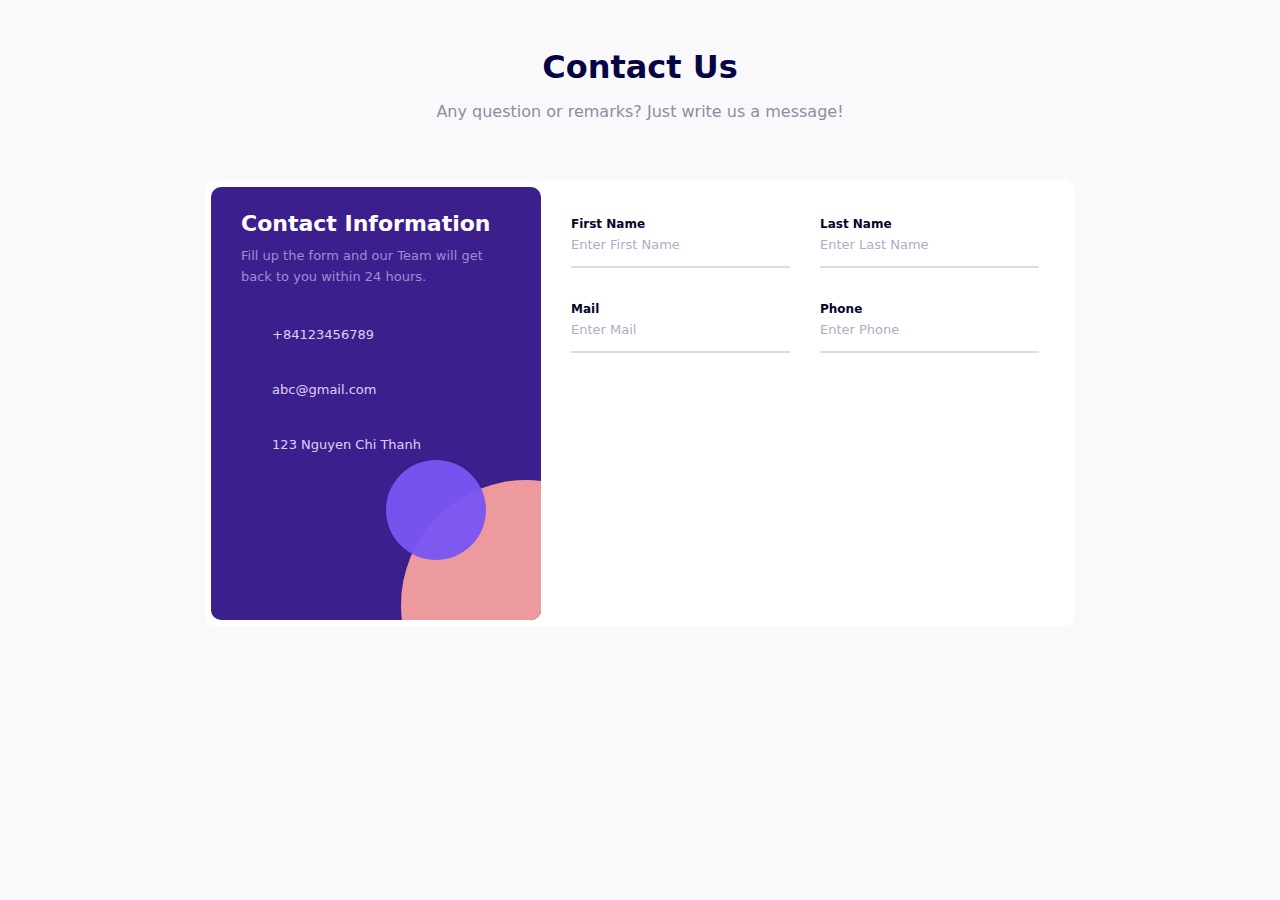
==== summarize-01/index.html @ 37a996fa "summarize #1" ====
<!DOCTYPE html>
<html lang="en">
  <head>
    <meta charset="UTF-8" />
    <meta http-equiv="X-UA-Compatible" content="IE=edge" />
    <meta name="viewport" content="width=device-width, initial-scale=1.0" />
    <title>Demo form</title>
    <!-- Font awesome -->
    <link
      rel="stylesheet"
      href="https://cdnjs.cloudflare.com/ajax/libs/font-awesome/6.3.0/css/all.min.css"
      integrity="sha512-SzlrxWUlpfuzQ+pcUCosxcglQRNAq/DZjVsC0lE40xsADsfeQoEypE+enwcOiGjk/bSuGGKHEyjSoQ1zVisanQ=="
      crossorigin="anonymous"
      referrerpolicy="no-referrer"
    />

    <!-- Styles -->
    <link rel="stylesheet" href="./styles.css" />
  </head>
  <body>
    <main>
      <section class="heading">
        <h1>Contact Us</h1>
        <p>Any question or remarks? Just write us a message!</p>
      </section>

      <div class="container">
        <!-- Contact info -->
        <section class="contact-info">
          <h2>Contact Information</h2>
          <p class="desc">
            Fill up the form and our Team will get back to you within 24 hours.
          </p>

          <div class="info-item">
            <span class="icon">
              <i class="fa-solid fa-phone"></i>
            </span>
            <span class="value">+84123456789</span>
          </div>
          <div class="info-item">
            <span class="icon">
              <i class="fa-solid fa-envelope"></i>
            </span>
            <span class="value">abc@gmail.com</span>
          </div>
          <div class="info-item">
            <span class="icon">
              <i class="fa-solid fa-location-dot"></i>
            </span>
            <span class="value">123 Nguyen Chi Thanh</span>
          </div>

          <div class="socials">
            <a href="#!" class="item">
              <i class="fa-brands fa-facebook-f"></i>
            </a>
            <a href="#!" class="item">
              <i class="fa-brands fa-twitter"></i>
            </a>
            <a href="#!" class="item">
              <i class="fa-brands fa-instagram"></i>
            </a>
            <a href="#!" class="item">
              <i class="fa-brands fa-linkedin-in"></i>
            </a>
          </div>

          <div class="circle"></div>
          <div class="circle large"></div>
        </section>

        <!-- Contact form -->
        <div class="contact-form">
          <form action="" autocomplete="off" class="form-submit">
            <div class="form-group">
              <label for="first-name" class="form-label">First Name</label>
              <input
                type="text"
                class="form-input"
                id="first-name"
                placeholder="Enter First Name"
              />
              <p class="form-error">Vui lòng nhập trường này</p>
            </div>

            <div class="form-group">
              <label for="last-name" class="form-label">Last Name</label>
              <input
                type="text"
                class="form-input"
                id="last-name"
                placeholder="Enter Last Name"
              />
              <p class="form-error">Vui lòng nhập trường này</p>
            </div>

            <div class="form-group">
              <label for="mail" class="form-label">Mail</label>
              <input
                type="email"
                class="form-input"
                id="mail"
                placeholder="Enter Mail"
              />
              <p class="form-error">Vui lòng nhập trường này</p>
            </div>

            <div class="form-group">
              <label for="phone" class="form-label">Phone</label>
              <input
                type="tel"
                class="form-input"
                id="phone"
                placeholder="Enter Phone"
              />
              <p class="form-error">Vui lòng nhập trường này</p>
            </div>
          </form>
        </div>
      </div>
    </main>
  </body>
</html>
---- summarize-01/styles.css ----
* {
  padding: 0;
  margin: 0;
  box-sizing: border-box;
}

:root {
  --primary-color: #3b208d;
  --secondary-color: #ed9a9e;
}

html {
  font-size: 62.5%;
}

body {
  background: #f9f9fb;
}

body,
input,
textarea,
button {
  font-size: 1.6rem;
  font-family: system-ui, -apple-system, BlinkMacSystemFont, "Segoe UI", Roboto,
    Oxygen, Ubuntu, Cantarell, "Open Sans", "Helvetica Neue", sans-serif;
}

main {
  margin: 48px 0;
}

/* Container */
.container {
  width: 870px;
  margin: 60px auto 0;
  padding: 6px;
  display: flex;
  border-radius: 10px;
  background: #fff;
}

/* Heading */
.heading {
  text-align: center;
}

.heading h1 {
  color: #050545;
  font-weight: 900;
  font-size: 3.2rem;
}

.heading p {
  margin-top: 16px;
  color: #8d8d9f;
}

/* Contact info */
.contact-info {
  position: relative;
  flex-shrink: 0;
  width: 330px;
  padding: 24px 30px 30px;
  border-radius: 10px;
  color: #fff;
  background: var(--primary-color);
  overflow: hidden;
}

.contact-info h2 {
  font-weight: 600;
  font-size: 2.2rem;
}

.contact-info .desc {
  margin-top: 10px;
  font-size: 1.3rem;
  line-height: 1.6;
  color: #9e8dd3;
}

.contact-info .info-item {
  margin-top: 36px;
}

.contact-info .info-item .icon {
  display: inline-block;
  width: 18px;
  text-align: center;
  color: var(--secondary-color);
}

.contact-info .info-item .value {
  margin-left: 8px;
  font-size: 1.3rem;
  color: #e0cff3;
}

.socials {
  display: flex;
  column-gap: 10px;
  margin-top: 110px;
}

.socials .item {
  display: inline-flex;
  align-items: center;
  justify-content: center;
  width: 27px;
  height: 27px;
  border-radius: 50%;
  text-decoration: none;
  color: #fff;
  font-size: 1.2rem;
}

.socials .item:hover {
  background: var(--secondary-color);
}

.circle {
  position: absolute;
  right: 55px;
  bottom: 60px;
  z-index: 1;
  width: 100px;
  height: 100px;
  border-radius: 50%;
  background: #7955f3;
  opacity: 0.95;
}

.circle.large {
  right: -110px;
  bottom: -110px;
  z-index: 0;
  width: 250px;
  height: 250px;
  opacity: 1;
  background: var(--secondary-color);
}

/* Contact form */
.contact-form {
  padding: 30px;
}

.form-submit {
  display: flex;
  flex-wrap: wrap;
  column-gap: 30px;
  row-gap: 34px;
}

.form-group {
  flex: 1;
  display: flex;
  flex-direction: column;
}

.form-label {
  color: #05052c;
  font-size: 1.2rem;
  font-weight: 600;
}

.form-input {
  outline: none;
  border: none;
  padding: 5px 0 14px;
  font-size: 1.4rem;
  color: #20204e;
  border-bottom: 2px solid #dbdbe5;
}

.form-input::placeholder {
  font-size: 1.3rem;
  color: #acaec4;
}

.form-error {
  display: none;
}

.form-group:focus-within .form-label {
  color: #5622e1;
}

.form-group:focus-within .form-input {
  border-color: #4b16de;
}
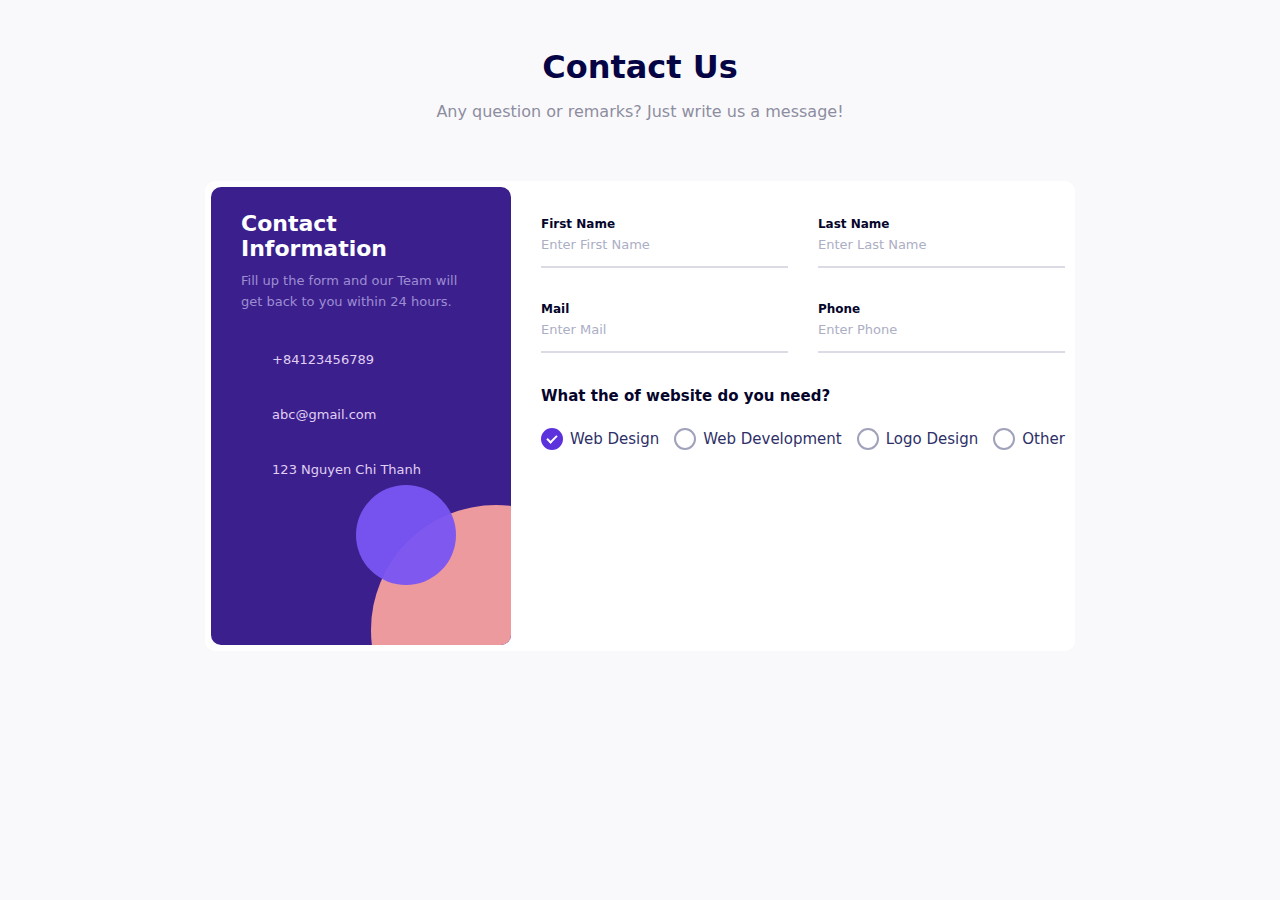
==== commit f9dd77b5: "summarize #3" ====
--- a/summarize-01/index.html
+++ b/summarize-01/index.html
@@ -116,6 +116,55 @@
               />
               <p class="form-error">Vui lòng nhập trường này</p>
             </div>
+
+            <div class="form-group">
+              <p class="form-desc">What the of website do you need?</p>
+              <div class="form-radio-group">
+                <div class="form-radio">
+                  <input
+                    type="radio"
+                    name="type"
+                    class="form-input-radio"
+                    id="web-design"
+                    checked
+                  />
+                  <label for="web-design" class="form-label-radio"
+                    >Web Design</label
+                  >
+                </div>
+                <div class="form-radio">
+                  <input
+                    type="radio"
+                    name="type"
+                    class="form-input-radio"
+                    id="web-development"
+                  />
+                  <label for="web-development" class="form-label-radio"
+                    >Web Development</label
+                  >
+                </div>
+                <div class="form-radio">
+                  <input
+                    type="radio"
+                    name="type"
+                    class="form-input-radio"
+                    id="logo-design"
+                  />
+                  <label for="logo-design" class="form-label-radio"
+                    >Logo Design</label
+                  >
+                </div>
+                <div class="form-radio">
+                  <input
+                    type="radio"
+                    name="type"
+                    class="form-input-radio"
+                    id="other"
+                  />
+                  <label for="other" class="form-label-radio">Other</label>
+                </div>
+              </div>
+            </div>
           </form>
         </div>
       </div>
--- a/summarize-01/styles.css
+++ b/summarize-01/styles.css
@@ -35,7 +35,8 @@
   width: 870px;
   margin: 60px auto 0;
   padding: 6px;
-  display: flex;
+  display: grid;
+  grid-template-columns: 300px 1fr;
   border-radius: 10px;
   background: #fff;
 }
@@ -59,8 +60,6 @@
 /* Contact info */
 .contact-info {
   position: relative;
-  flex-shrink: 0;
-  width: 330px;
   padding: 24px 30px 30px;
   border-radius: 10px;
   color: #fff;
@@ -183,10 +182,64 @@
   display: none;
 }
 
-.form-group:focus-within .form-label {
+.form-group:focus-within .form-label:not(.form-label-large) {
   color: #5622e1;
 }
 
-.form-group:focus-within .form-input {
+.form-group:focus-within .form-input .form-label:not(.form-label-large) {
   border-color: #4b16de;
 }
+
+.form-desc {
+  font-size: 1.5rem;
+  color: #05052c;
+  font-weight: 600;
+}
+
+.form-radio-group {
+  margin-top: 23px;
+  display: flex;
+  align-items: center;
+  column-gap: 15px;
+  white-space: nowrap;
+  font-size: 1.5rem;
+}
+
+.form-input-radio {
+  display: none;
+}
+
+.form-label-radio {
+  position: relative;
+  display: flex;
+  align-items: center;
+  column-gap: 7px;
+  color: #2e2f68;
+  font-size: 1.5rem;
+}
+
+.form-label-radio::before {
+  content: "";
+  display: inline-block;
+  width: 18px;
+  height: 18px;
+  border: 2px solid #a0a1bb;
+  border-radius: 50%;
+}
+
+.form-label-radio::after {
+  position: absolute;
+  top: 7px;
+  left: 6px;
+  content: "";
+  width: 8px;
+  height: 4px;
+  border-left: 2px solid #fff;
+  border-bottom: 2px solid #fff;
+  rotate: -45deg;
+}
+
+.form-input-radio:checked + .form-label-radio::before {
+  border-color: #5b32dc;
+  background: #5b32dc;
+}
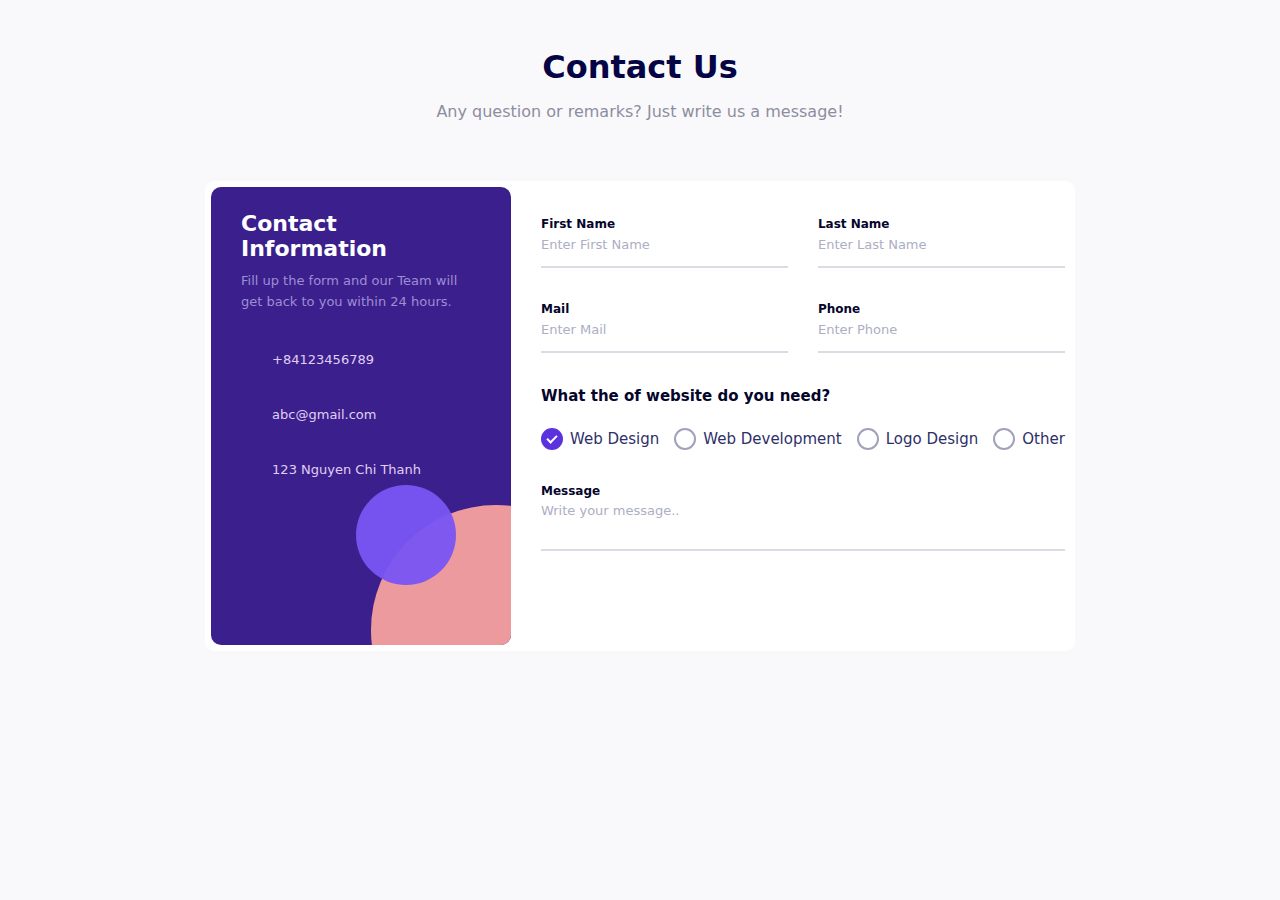
==== commit 6bff698b: "summarize #4" ====
--- a/summarize-01/index.html
+++ b/summarize-01/index.html
@@ -165,6 +165,15 @@
                 </div>
               </div>
             </div>
+
+            <div class="form-group">
+              <label for="form-textarea" class="form-label">Message</label>
+              <textarea
+                class="form-textarea"
+                id="form-textarea"
+                placeholder="Write your message.."
+              ></textarea>
+            </div>
           </form>
         </div>
       </div>
--- a/summarize-01/styles.css
+++ b/summarize-01/styles.css
@@ -164,7 +164,8 @@
   font-weight: 600;
 }
 
-.form-input {
+.form-input,
+.form-textarea {
   outline: none;
   border: none;
   padding: 5px 0 14px;
@@ -173,7 +174,8 @@
   border-bottom: 2px solid #dbdbe5;
 }
 
-.form-input::placeholder {
+.form-input::placeholder,
+.form-textarea::placeholder {
   font-size: 1.3rem;
   color: #acaec4;
 }
@@ -243,3 +245,7 @@
   border-color: #5b32dc;
   background: #5b32dc;
 }
+
+.form-textarea {
+  resize: none;
+}
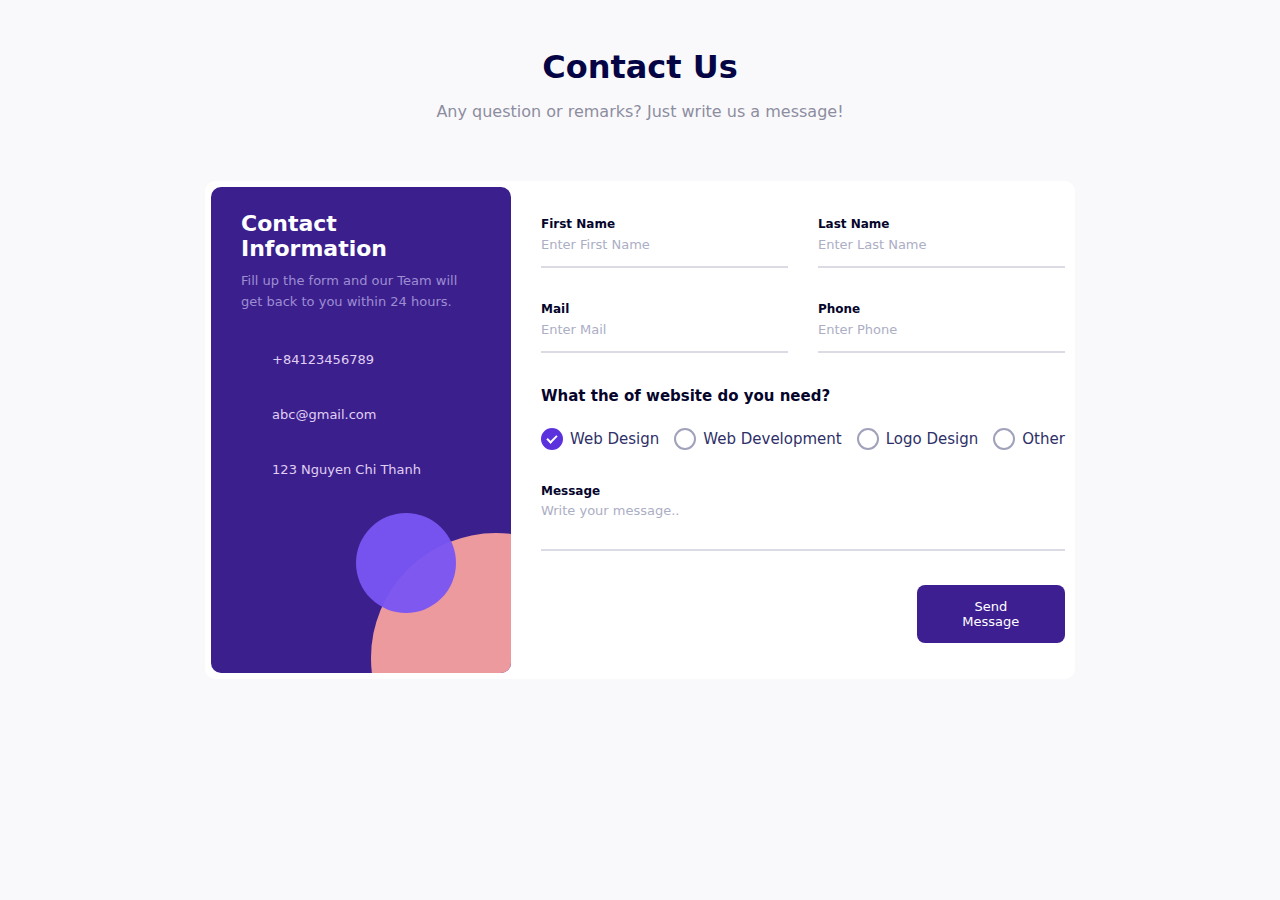
==== commit 19abcb40: "summarize #5" ====
--- a/summarize-01/index.html
+++ b/summarize-01/index.html
@@ -172,11 +172,21 @@
                 class="form-textarea"
                 id="form-textarea"
                 placeholder="Write your message.."
+                oninput="reSize(this)"
               ></textarea>
             </div>
+
+            <button type="submit" class="form-submit-btn">Send Message</button>
           </form>
         </div>
       </div>
     </main>
+    <script>
+      function reSize(e) {
+        e.style.height = "auto";
+        console.log(e.scrollHeight);
+        e.style.height = e.scrollHeight + 2 + "px";
+      }
+    </script>
   </body>
 </html>
--- a/summarize-01/styles.css
+++ b/summarize-01/styles.css
@@ -248,4 +248,24 @@
 
 .form-textarea {
   resize: none;
-}
+  max-height: 200px;
+}
+
+.form-group:nth-of-type(6) {
+  width: 100%;
+  flex-basis: auto;
+}
+
+.form-submit-btn {
+  margin-left: auto;
+  outline: none;
+  border: none;
+  width: 148px;
+  padding: 14px 30px;
+  background: #3e1f92;
+  color: #fff;
+  font-size: 1.3rem;
+  font-weight: 400;
+  border-radius: 8px;
+  cursor: pointer;
+}
